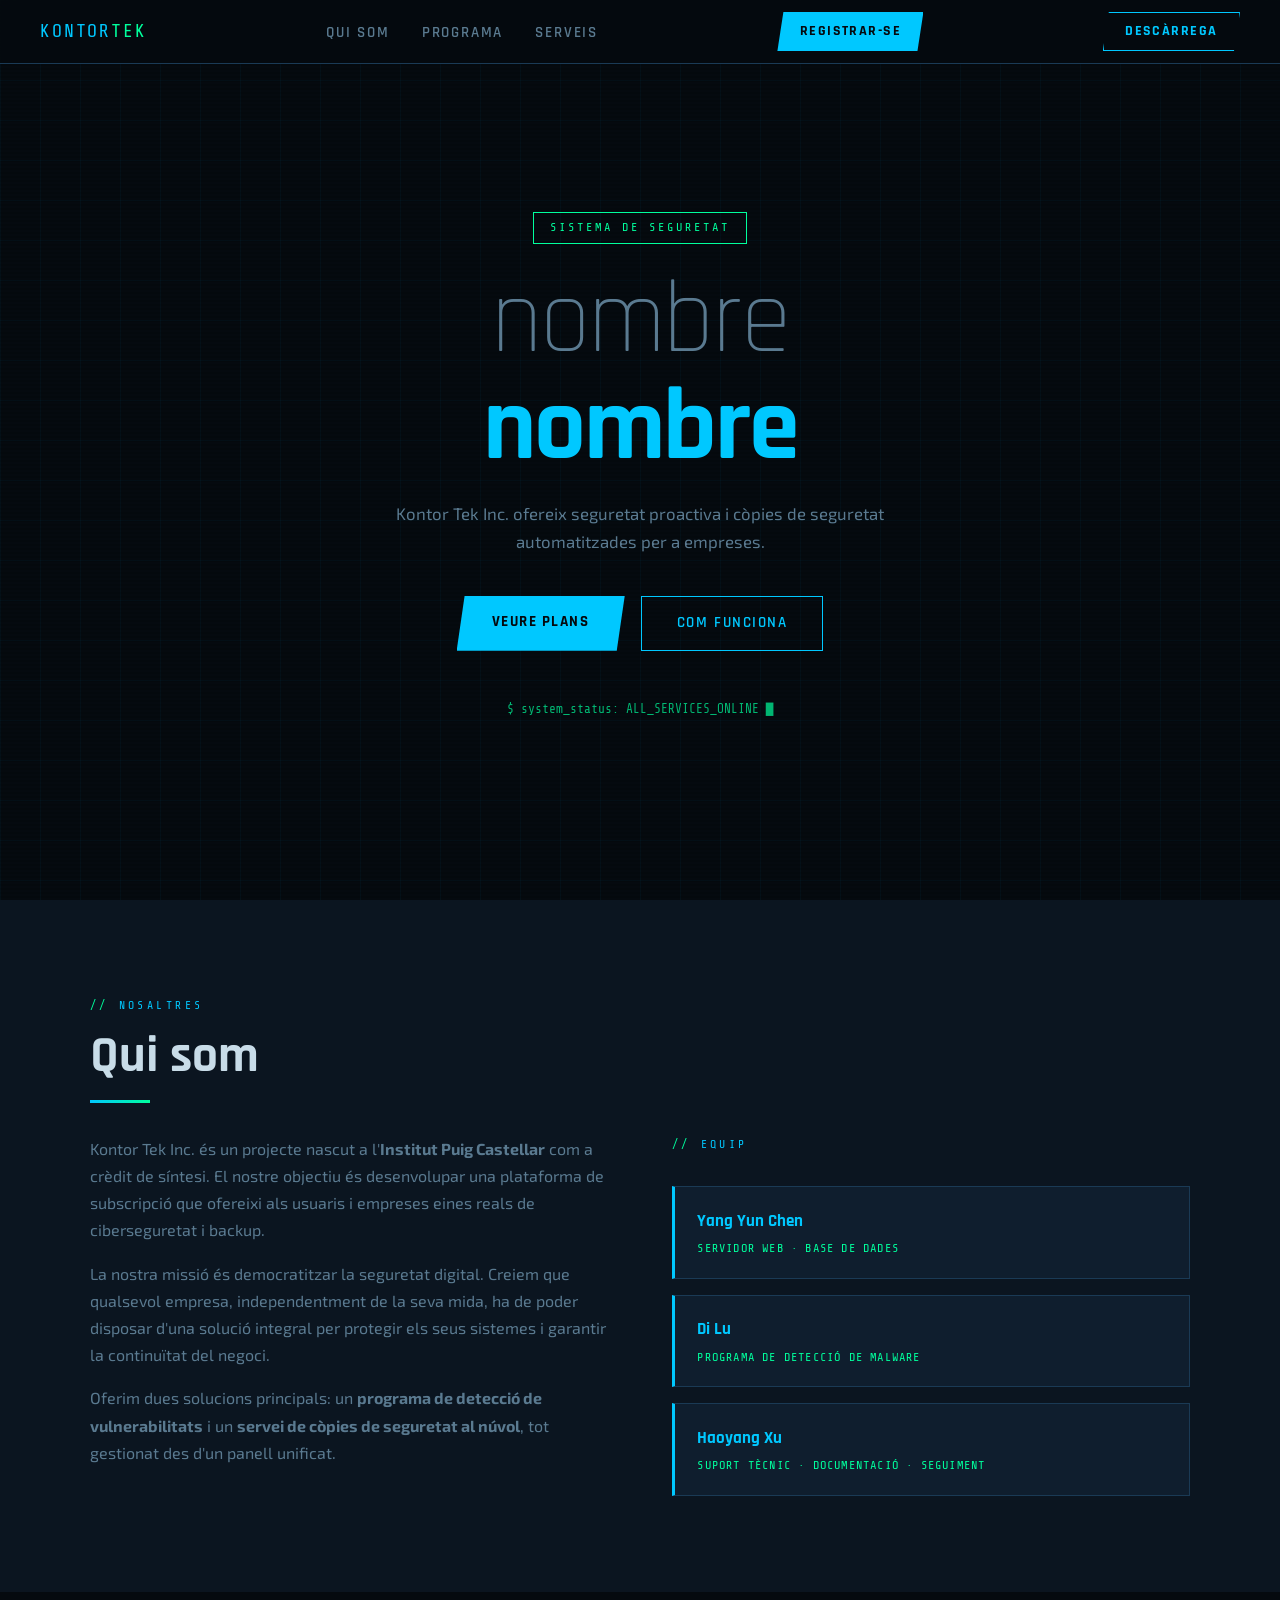
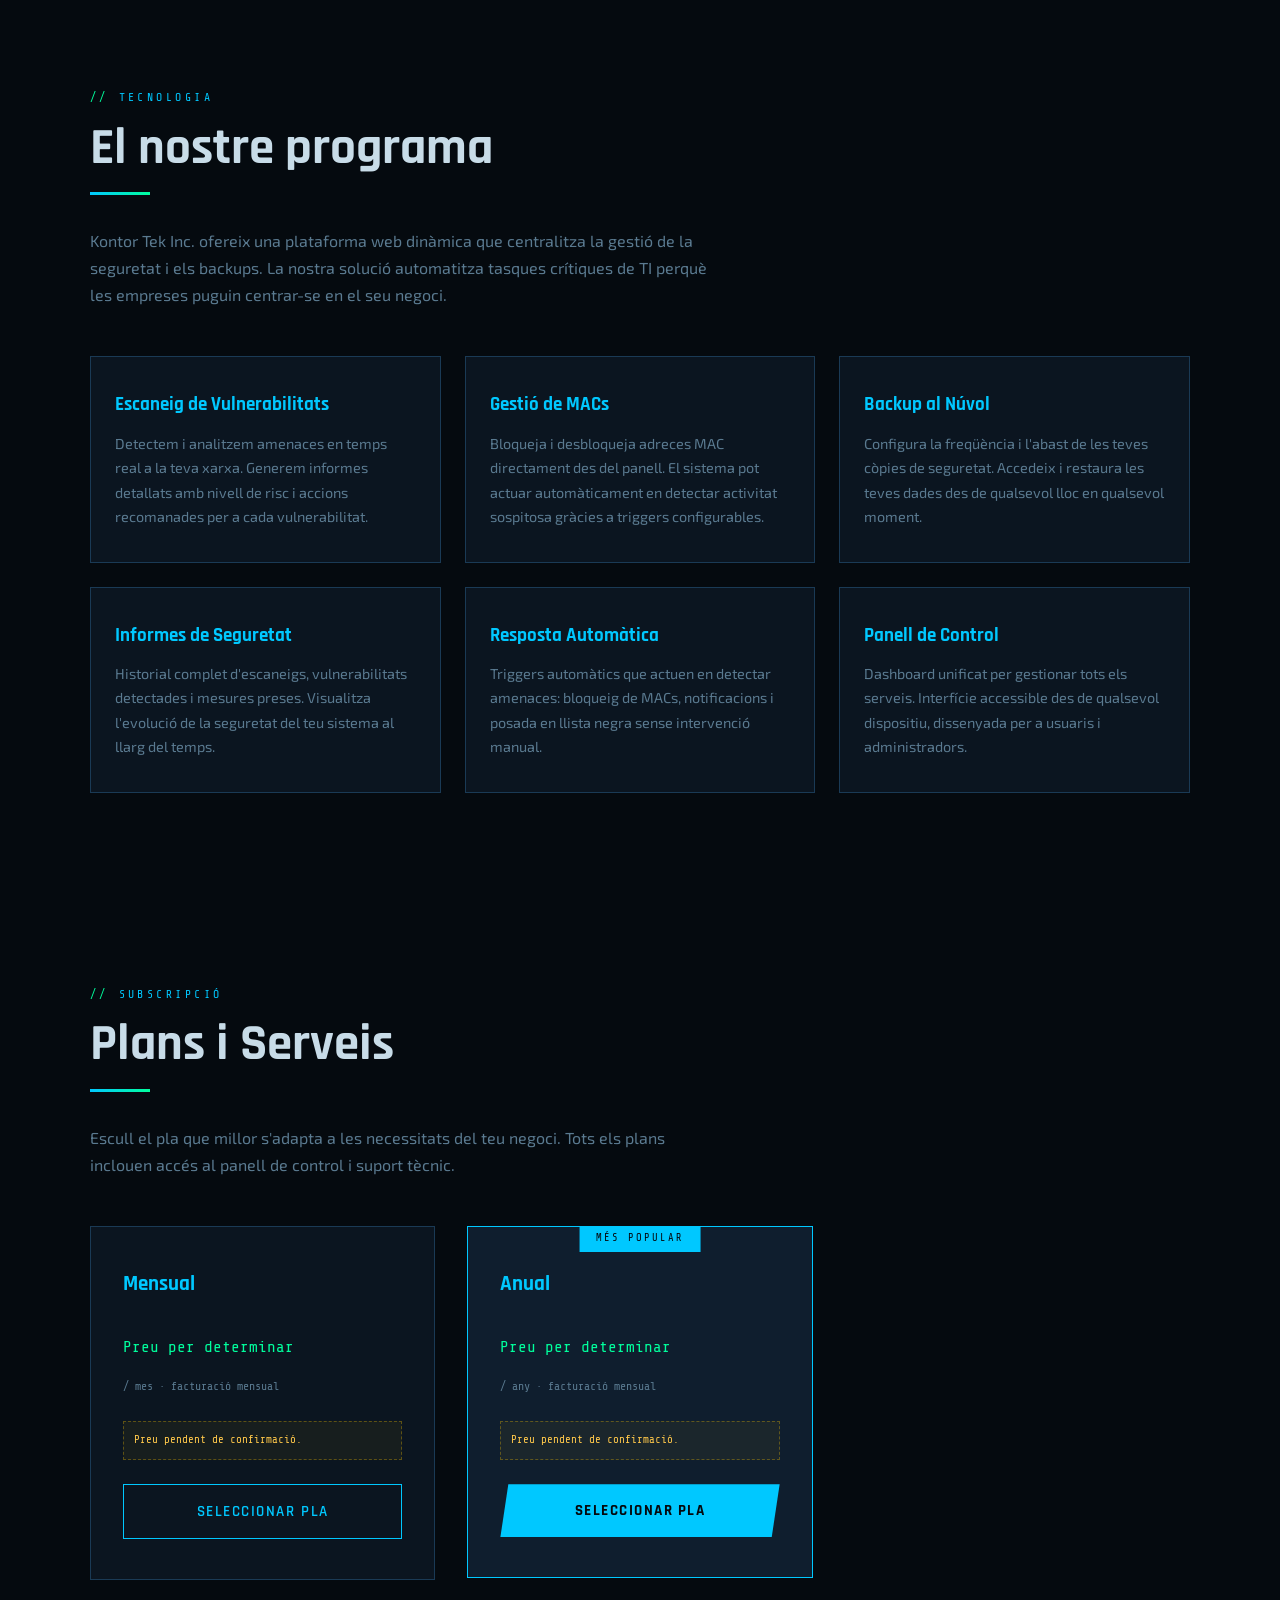
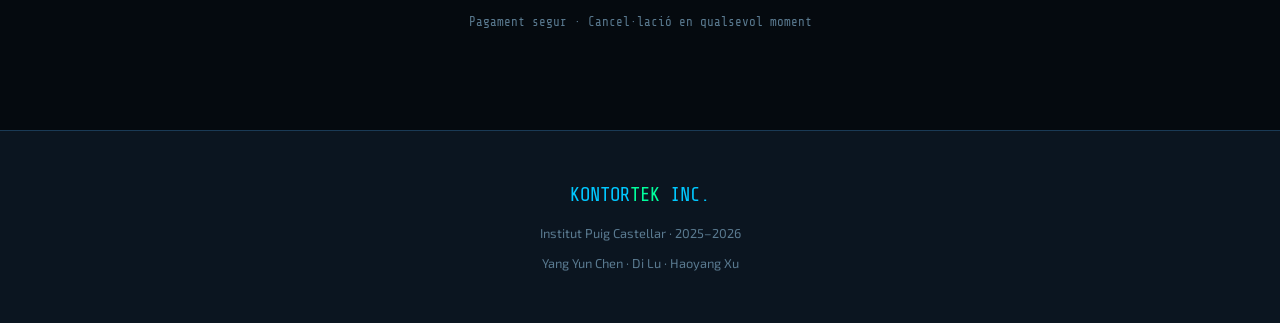
==== Pagina Web/index.html @ cc70fe74 "Add files via upload" ====
<!DOCTYPE html>
<html lang="ca">
<head>
  <meta charset="UTF-8" />
  <meta name="viewport" content="width=device-width, initial-scale=1.0"/>
  <title>Kontor Tek Inc. — Seguretat i Backup al Núvol</title>
  <link href="https://fonts.googleapis.com/css2?family=Share+Tech+Mono&family=Rajdhani:wght@300;400;600;700&family=Exo+2:wght@200;400;700&display=swap" rel="stylesheet"/>
  <link rel="stylesheet" href="index.css" />
</head>
<body>

  <nav>
    <a href="#inici" class="nav-logo">KONTOR<span>TEK</span></a>
    <ul class="nav-links">
      <li><a href="#qui-som">Qui som</a></li>
      <li><a href="#programa">Programa</a></li>
      <li><a href="#serveis">Serveis</a></li>
    </ul>
    <a href="login.html?tab=register" class="nav-cta">Registrar-se</a>
    <a href="#" class="nav-cta nav-dl" onclick="handleDownloadClick(event)">Descàrrega</a>
  </nav>

  <section id="inici">
    <span class="hero-badge">Sistema de seguretat</span>
    <h1 class="hero-title">
      <span class="line-dim">nombre</span><br>
      <span class="line-accent">nombre</span><br>
    </h1>
    <p class="hero-subtitle">
      Kontor Tek Inc. ofereix seguretat proactiva i còpies de seguretat automatitzades per a empreses.
    </p>
    <div class="hero-actions">
      <a href="#serveis" class="btn-primary">Veure plans</a>
      <a href="#programa" class="btn-outline">Com funciona</a>
    </div>
    <div class="terminal-line">$ system_status: ALL_SERVICES_ONLINE █</div>
  </section>

  <section id="qui-som">
    <div class="container">
      <div class="section-label">Nosaltres</div>
      <h2 class="section-title">Qui som</h2>
      <div class="section-divider"></div>

      <div class="about-grid">
        <div class="about-text">
          <p>
            Kontor Tek Inc. és un projecte nascut a l'<strong>Institut Puig Castellar</strong> com a crèdit de síntesi. El nostre objectiu és desenvolupar una plataforma de subscripció que ofereixi als usuaris i empreses eines reals de ciberseguretat i backup.
          </p>
          <p>
            
            La nostra missió és democratitzar la seguretat digital. Creiem que qualsevol empresa, independentment de la seva mida, ha de poder disposar d'una solució integral per protegir els seus sistemes i garantir la continuïtat del negoci.
          </p>
          <p>
            Oferim dues solucions principals: un <strong>programa de detecció de vulnerabilitats</strong> i un <strong>servei de còpies de seguretat al núvol</strong>, tot gestionat des d'un panell unificat.
          </p>
        </div>

        <div class="team-cards">
          <div class="section-label" style="margin-bottom:1rem">Equip</div>
          <div class="team-card">
            <div class="name">Yang Yun Chen</div>
            <div class="role">Servidor web · Base de dades</div>
          </div>
          <div class="team-card">
            <div class="name">Di Lu</div>
            <div class="role">Programa de detecció de malware</div>
          </div>
          <div class="team-card">
            <div class="name">Haoyang Xu</div>
            <div class="role">Suport tècnic · Documentació · Seguiment</div>
          </div>
        </div>
      </div>
    </div>
  </section>

  <section id="programa">
    <div class="container">
      <div class="section-label">Tecnologia</div>
      <h2 class="section-title">El nostre programa</h2>
      <div class="section-divider"></div>

      <p style="color:var(--text-dim); max-width:640px;">
        
        Kontor Tek Inc. ofereix una plataforma web dinàmica que centralitza la gestió de la seguretat i els backups. La nostra solució automatitza tasques crítiques de TI perquè les empreses puguin centrar-se en el seu negoci.
      </p>

      <div class="features-grid">
        <div class="feature-card">
          <h3>Escaneig de Vulnerabilitats</h3>
          <p>Detectem i analitzem amenaces en temps real a la teva xarxa. Generem informes detallats amb nivell de risc i accions recomanades per a cada vulnerabilitat.</p>
        </div>
        <div class="feature-card">
          <h3>Gestió de MACs</h3>
          <p>Bloqueja i desbloqueja adreces MAC directament des del panell. El sistema pot actuar automàticament en detectar activitat sospitosa gràcies a triggers configurables.</p>
        </div>
        <div class="feature-card">
          
          <h3>Backup al Núvol</h3>
          <p>Configura la freqüència i l'abast de les teves còpies de seguretat. Accedeix i restaura les teves dades des de qualsevol lloc en qualsevol moment.</p>
        </div>
        <div class="feature-card">
          
          <h3>Informes de Seguretat</h3>
          <p>Historial complet d'escaneigs, vulnerabilitats detectades i mesures preses. Visualitza l'evolució de la seguretat del teu sistema al llarg del temps.</p>
        </div>
        <div class="feature-card">
          
          <h3>Resposta Automàtica</h3>
          <p>Triggers automàtics que actuen en detectar amenaces: bloqueig de MACs, notificacions i posada en llista negra sense intervenció manual.</p>
        </div>
        <div class="feature-card">
          
          <h3>Panell de Control</h3>
          <p>Dashboard unificat per gestionar tots els serveis. Interfície accessible des de qualsevol dispositiu, dissenyada per a usuaris i administradors.</p>
        </div>
      </div>
    </div>
  </section>

  <section id="serveis">
    <div class="container">
      <div class="section-label">Subscripció</div>
      <h2 class="section-title">Plans i Serveis</h2>
      <div class="section-divider"></div>
      <p style="color:var(--text-dim); max-width:600px; margin-bottom:1rem;">
        Escull el pla que millor s'adapta a les necessitats del teu negoci. Tots els plans inclouen accés al panell de control i suport tècnic.
      </p>

      <div class="plans-grid">

        <div class="plan-card">
          <div class="plan-name">Mensual</div>
          <div class="plan-price-area">
            <div class="plan-tbd">Preu per determinar</div>
            <span style="font-family:var(--font-mono);font-size:0.72rem;color:var(--text-dim)">/ mes · facturació mensual</span>
          </div>
          <div class="plan-note">
            Preu pendent de confirmació.
          </div>
          <a href="login.html?tab=register" class="btn-outline" style="display:block;text-align:center;padding:0.85rem">Seleccionar pla</a>
        </div>

        <div class="plan-card featured">
          <div class="plan-name">Anual</div>
          <div class="plan-price-area">
            <div class="plan-tbd">Preu per determinar</div>
            <span style="font-family:var(--font-mono);font-size:0.72rem;color:var(--text-dim)">/ any · facturació mensual</span>
          </div>
          <div class="plan-note">
            Preu pendent de confirmació.
          </div>
          <a href="login.html?tab=register" class="btn-primary" style="display:block;text-align:center">Seleccionar pla</a>
        </div>

      </div>

      <p style="text-align:center; margin-top:2rem; font-family:var(--font-mono); font-size:0.78rem; color:var(--text-dim);">
       Pagament segur · Cancel·lació en qualsevol moment
      </p>
    </div>
  </section>

  <footer>
    <div class="footer-logo">KONTOR<span>TEK</span> INC.</div>
    <p>Institut Puig Castellar · 2025–2026</p>
    <p style="margin-top:0.5rem;">Yang Yun Chen · Di Lu · Haoyang Xu</p>
  </footer>

  <div id="toast"></div>

  <div id="dl-modal" onclick="closeModalOutside(event)" aria-modal="true" role="dialog">
    <div class="modal-box">
      <button class="modal-close" onclick="closeModal()" title="Tancar">✕</button>

      <div id="modal-no-auth" style="display:none">
        <span class="modal-icon"></span>
        <div class="modal-status-bar">
          <span class="status-dot"></span> SESSIÓ: NO INICIADA
        </div>
        <h3>Accés <span class="hl">restringit</span></h3>
        <p>Has d'iniciar sessió per poder descarregar el programari de Kontor Tek. Si no tens compte, pots crear-ne un gratuïtament.</p>
        <div class="modal-actions">
          <a href="login.html" class="modal-btn">Iniciar sessió</a>
          <a href="login.html?tab=register" class="modal-btn outline">Crear compte</a>
        </div>
      </div>

      <!-- ESTAT 2: Registrat sense pla actiu -->
      <div id="modal-no-plan" style="display:none">
        <span class="modal-icon"></span>
        <div class="modal-status-bar">
          <span class="status-dot warn"></span> PLA DE SUBSCRIPCIÓ: NO ACTIU
        </div>
        <h3>Necessites un <span class="hl-warn">pla actiu</span></h3>
        <p>El teu compte no té cap subscripció activa. Selecciona un pla per accedir a la descàrrega del programari.</p>
        <div class="modal-actions">
          <a href="#serveis" class="modal-btn warn" onclick="closeModal()">Veure plans</a>
          <button class="modal-btn outline" onclick="closeModal()">Cancel·lar</button>
        </div>
      </div>

      <!-- ESTAT 3: Registrat amb pla actiu -->
      <div id="modal-download" style="display:none">
        <span class="modal-icon"></span>
        <div class="modal-status-bar">
          <span class="status-dot ok"></span> SUBSCRIPCIÓ ACTIVA · <span id="modal-plan-name"></span>
        </div>
        <h3>Descarregar <span class="hl">KontorTek</span></h3>
        <p>Versió actual del programari de seguretat i backup. Compatible amb Windows, Linux i macOS.</p>
        <!--
          🔀 DESCÀRREGA: substitueix href="/api/download.php" pel fitxer o
          endpoint real que validi la sessió al servidor abans de servir el binari.
        -->
        <div class="modal-actions">
          <a href="/api/download.php" class="modal-btn">⬇ Descarregar ara</a>
          <button class="modal-btn outline" onclick="closeModal()">Tancar</button>
        </div>
      </div>

    </div>
  </div>

  <script src="index.js"></script>
</body>
</html>
---- Pagina Web/index.css ----
*, *::before, *::after { box-sizing: border-box; margin: 0; padding: 0; }

    :root {
      --bg:       #050a0f;
      --surface:  #0b1520;
      --surface2: #0f1e2e;
      --border:   #1a3a55;
      --accent:   #00c8ff;
      --accent2:  #00ff9d;
      --danger:   #ff4060;
      --text:     #c8dce8;
      --text-dim: #5a7a90;
      --font-mono: 'Share Tech Mono', monospace;
      --font-head: 'Rajdhani', sans-serif;
      --font-body: 'Exo 2', sans-serif;
    }

    html { scroll-behavior: smooth; }

    body {
      background: var(--bg);
      color: var(--text);
      font-family: var(--font-body);
      font-size: 16px;
      line-height: 1.7;
      overflow-x: hidden;
    }

    body::before {
      content: '';
      position: fixed;
      inset: 0;
      background-image:
        linear-gradient(rgba(0,200,255,0.04) 1px, transparent 1px),
        linear-gradient(90deg, rgba(0,200,255,0.04) 1px, transparent 1px);
      background-size: 40px 40px;
      pointer-events: none;
      z-index: 0;
    }

    body::after {
      content: '';
      position: fixed;
      inset: 0;
      background: repeating-linear-gradient(
        0deg,
        transparent,
        transparent 2px,
        rgba(0,0,0,0.08) 2px,
        rgba(0,0,0,0.08) 4px
      );
      pointer-events: none;
      z-index: 0;
    }

    section, nav, footer { position: relative; z-index: 1; }

    nav {
      position: fixed;
      top: 0; left: 0; right: 0;
      z-index: 1000;
      display: flex;
      align-items: center;
      justify-content: space-between;
      padding: 0 2.5rem;
      height: 64px;
      background: rgba(5,10,15,0.92);
      backdrop-filter: blur(12px);
      border-bottom: 1px solid var(--border);
    }

    .nav-logo {
      font-family: var(--font-mono);
      font-size: 1.15rem;
      color: var(--accent);
      letter-spacing: 0.1em;
      text-decoration: none;
    }
    .nav-logo span { color: var(--accent2); }

    .nav-links { display: flex; gap: 2rem; list-style: none; }
    .nav-links a {
      font-family: var(--font-head);
      font-size: 0.95rem;
      font-weight: 600;
      letter-spacing: 0.12em;
      text-transform: uppercase;
      color: var(--text-dim);
      text-decoration: none;
      transition: color 0.2s;
    }
    .nav-links a:hover { color: var(--accent); }

    .nav-cta {
      font-family: var(--font-head);
      font-size: 0.9rem;
      font-weight: 700;
      letter-spacing: 0.1em;
      text-transform: uppercase;
      color: var(--bg);
      background: var(--accent);
      padding: 0.45rem 1.4rem;
      border: none;
      cursor: pointer;
      clip-path: polygon(6px 0%, 100% 0%, calc(100% - 6px) 100%, 0% 100%);
      transition: background 0.2s;
      text-decoration: none;
    }
    .nav-cta:hover { background: var(--accent2); }

    #inici {
      min-height: 100vh;
      display: flex;
      flex-direction: column;
      align-items: center;
      justify-content: center;
      text-align: center;
      padding: 6rem 2rem 4rem;
      position: relative;
    }

    .hero-badge {
      font-family: var(--font-mono);
      font-size: 0.75rem;
      color: var(--accent2);
      letter-spacing: 0.25em;
      text-transform: uppercase;
      border: 1px solid var(--accent2);
      padding: 0.3rem 1rem;
      margin-bottom: 1.5rem;
      display: inline-block;
      animation: pulse-border 2.5s ease-in-out infinite;
    }

    @keyframes pulse-border {
      0%, 100% { box-shadow: 0 0 8px rgba(0,255,157,0.3); }
      50%       { box-shadow: 0 0 20px rgba(0,255,157,0.7); }
    }

    .hero-title {
      font-family: var(--font-head);
      font-size: clamp(3rem, 8vw, 6.5rem);
      font-weight: 700;
      line-height: 1.05;
      letter-spacing: -0.02em;
      margin-bottom: 1rem;
    }
    .hero-title .line-accent { color: var(--accent); }
    .hero-title .line-dim    { color: var(--text-dim); font-weight: 300; }

    .hero-subtitle {
      max-width: 560px;
      font-size: 1.05rem;
      color: var(--text-dim);
      margin: 0 auto 2.5rem;
    }

    .hero-actions { display: flex; gap: 1rem; justify-content: center; flex-wrap: wrap; }

    .btn-primary {
      font-family: var(--font-head);
      font-weight: 700;
      font-size: 0.95rem;
      letter-spacing: 0.1em;
      text-transform: uppercase;
      color: var(--bg);
      background: var(--accent);
      padding: 0.85rem 2.2rem;
      border: none;
      cursor: pointer;
      clip-path: polygon(8px 0%, 100% 0%, calc(100% - 8px) 100%, 0% 100%);
      transition: background 0.2s, transform 0.15s;
      text-decoration: none;
    }
    .btn-primary:hover { background: var(--accent2); transform: translateY(-2px); }

    .btn-outline {
      font-family: var(--font-head);
      font-weight: 600;
      font-size: 0.95rem;
      letter-spacing: 0.1em;
      text-transform: uppercase;
      color: var(--accent);
      background: transparent;
      padding: 0.85rem 2.2rem;
      border: 1px solid var(--accent);
      cursor: pointer;
      transition: background 0.2s, color 0.2s;
      text-decoration: none;
    }
    .btn-outline:hover { background: rgba(0,200,255,0.1); }

    .terminal-line {
      font-family: var(--font-mono);
      font-size: 0.8rem;
      color: var(--accent2);
      margin-top: 3rem;
      opacity: 0.7;
      animation: blink-cursor 1s step-end infinite;
    }
    @keyframes blink-cursor {
      50% { opacity: 0.3; }
    }

    section { padding: 6rem 2rem; }

    .section-label {
      font-family: var(--font-mono);
      font-size: 0.72rem;
      letter-spacing: 0.3em;
      text-transform: uppercase;
      color: var(--accent);
      margin-bottom: 0.75rem;
      display: flex;
      align-items: center;
      gap: 0.6rem;
    }
    .section-label::before {
      content: '//';
      color: var(--accent2);
    }

    .section-title {
      font-family: var(--font-head);
      font-size: clamp(2rem, 4vw, 3.2rem);
      font-weight: 700;
      line-height: 1.1;
      margin-bottom: 1rem;
    }

    .section-divider {
      width: 60px;
      height: 3px;
      background: linear-gradient(90deg, var(--accent), var(--accent2));
      margin-bottom: 2rem;
    }

    .container { max-width: 1100px; margin: 0 auto; }

    #qui-som { background: var(--surface); }

    .about-grid {
      display: grid;
      grid-template-columns: 1fr 1fr;
      gap: 4rem;
      align-items: start;
    }

    .about-text p { color: var(--text-dim); margin-bottom: 1rem; }

    .team-cards { display: flex; flex-direction: column; gap: 1rem; }

    .team-card {
      background: var(--surface2);
      border: 1px solid var(--border);
      border-left: 3px solid var(--accent);
      padding: 1.2rem 1.4rem;
      transition: border-color 0.2s, transform 0.2s;
    }
    .team-card:hover { border-left-color: var(--accent2); transform: translateX(4px); }

    .team-card .name {
      font-family: var(--font-head);
      font-weight: 700;
      font-size: 1.05rem;
      color: var(--accent);
      margin-bottom: 0.2rem;
    }
    .team-card .role {
      font-family: var(--font-mono);
      font-size: 0.75rem;
      color: var(--accent2);
      letter-spacing: 0.1em;
      text-transform: uppercase;
    }

    .stat-grid { display: grid; grid-template-columns: 1fr 1fr; gap: 1rem; margin-top: 2rem; }
    .stat-box {
      background: var(--surface2);
      border: 1px solid var(--border);
      padding: 1.2rem;
      text-align: center;
    }
    .stat-num {
      font-family: var(--font-mono);
      font-size: 2rem;
      color: var(--accent);
      display: block;
    }
    .stat-desc { font-size: 0.78rem; color: var(--text-dim); text-transform: uppercase; letter-spacing: 0.1em; }

    #programa { }

    .features-grid { display: grid; grid-template-columns: repeat(3, 1fr); gap: 1.5rem; margin-top: 3rem; }

    .feature-card {
      background: var(--surface);
      border: 1px solid var(--border);
      padding: 2rem 1.5rem;
      position: relative;
      overflow: hidden;
      transition: border-color 0.3s, transform 0.2s;
    }
    .feature-card::before {
      content: '';
      position: absolute;
      top: 0; left: 0; right: 0;
      height: 2px;
      background: linear-gradient(90deg, transparent, var(--accent), transparent);
      transform: scaleX(0);
      transition: transform 0.3s;
    }
    .feature-card:hover { border-color: var(--accent); transform: translateY(-4px); }
    .feature-card:hover::before { transform: scaleX(1); }

    .feature-icon {
      font-size: 2rem;
      margin-bottom: 1rem;
      display: block;
    }
    .feature-card h3 {
      font-family: var(--font-head);
      font-size: 1.2rem;
      font-weight: 700;
      color: var(--accent);
      margin-bottom: 0.6rem;
    }
    .feature-card p { font-size: 0.9rem; color: var(--text-dim); }

    #auth {
      background: var(--surface);
      border-top: 1px solid var(--border);
      border-bottom: 1px solid var(--border);
    }

    .auth-wrapper {
      display: grid;
      grid-template-columns: 1fr 1fr;
      gap: 3rem;
      margin-top: 3rem;
    }

    .auth-panel {
      background: var(--surface2);
      border: 1px solid var(--border);
      padding: 2.5rem;
      position: relative;
    }
    .auth-panel::after {
      content: attr(data-label);
      position: absolute;
      top: -0.6rem;
      left: 1.5rem;
      background: var(--surface2);
      font-family: var(--font-mono);
      font-size: 0.7rem;
      color: var(--accent);
      letter-spacing: 0.2em;
      padding: 0 0.5rem;
    }

    .auth-panel h3 {
      font-family: var(--font-head);
      font-size: 1.5rem;
      font-weight: 700;
      margin-bottom: 1.5rem;
    }

    .form-group { margin-bottom: 1.2rem; }
    .form-group label {
      display: block;
      font-family: var(--font-mono);
      font-size: 0.72rem;
      color: var(--accent2);
      letter-spacing: 0.2em;
      text-transform: uppercase;
      margin-bottom: 0.4rem;
    }
    .form-group input, .form-group select {
      width: 100%;
      background: var(--bg);
      border: 1px solid var(--border);
      color: var(--text);
      font-family: var(--font-mono);
      font-size: 0.9rem;
      padding: 0.75rem 1rem;
      outline: none;
      transition: border-color 0.2s;
    }
    .form-group input:focus, .form-group select:focus {
      border-color: var(--accent);
      box-shadow: 0 0 0 2px rgba(0,200,255,0.1);
    }
    .form-group input::placeholder { color: var(--text-dim); }

    .form-row { display: grid; grid-template-columns: 1fr 1fr; gap: 1rem; }

    .btn-form {
      width: 100%;
      font-family: var(--font-head);
      font-weight: 700;
      font-size: 1rem;
      letter-spacing: 0.1em;
      text-transform: uppercase;
      color: var(--bg);
      background: var(--accent);
      padding: 0.9rem;
      border: none;
      cursor: pointer;
      clip-path: polygon(8px 0%, 100% 0%, calc(100% - 8px) 100%, 0% 100%);
      margin-top: 0.5rem;
      transition: background 0.2s;
    }
    .btn-form:hover { background: var(--accent2); }
    .btn-form.secondary {
      background: transparent;
      color: var(--accent);
      border: 1px solid var(--accent);
      clip-path: none;
    }
    .btn-form.secondary:hover { background: rgba(0,200,255,0.1); }

    .form-msg {
      display: none;
      margin-top: 1rem;
      padding: 0.75rem 1rem;
      font-family: var(--font-mono);
      font-size: 0.8rem;
      border-left: 3px solid;
    }
    .form-msg.success { color: var(--accent2); border-color: var(--accent2); background: rgba(0,255,157,0.05); }
    .form-msg.error   { color: var(--danger);  border-color: var(--danger);  background: rgba(255,64,96,0.05); }

    .db-note {
      margin-top: 1rem;
      padding: 0.8rem 1rem;
      background: rgba(255,200,0,0.05);
      border: 1px dashed rgba(255,200,0,0.4);
      font-family: var(--font-mono);
      font-size: 0.72rem;
      color: #ffc84a;
      line-height: 1.6;
    }
    .db-note strong { color: #ffd700; }

    #serveis {}

    .plans-grid {
      display: grid;
      grid-template-columns: repeat(3, 1fr);
      gap: 2rem;
      margin-top: 3rem;
      align-items: start;
    }

    .plan-card {
      background: var(--surface);
      border: 1px solid var(--border);
      padding: 2.5rem 2rem;
      position: relative;
      transition: transform 0.25s, border-color 0.25s;
    }
    .plan-card:hover { transform: translateY(-6px); border-color: var(--accent); }

    .plan-card.featured {
      border-color: var(--accent);
      background: var(--surface2);
    }
    .plan-card.featured::before {
      content: 'MÉS POPULAR';
      position: absolute;
      top: -1px; left: 50%; transform: translateX(-50%);
      background: var(--accent);
      color: var(--bg);
      font-family: var(--font-mono);
      font-size: 0.65rem;
      letter-spacing: 0.2em;
      padding: 0.25rem 1rem;
    }

    .plan-name {
      font-family: var(--font-head);
      font-size: 1.3rem;
      font-weight: 700;
      color: var(--accent);
      margin-bottom: 0.5rem;
    }
    .plan-price-area { margin: 1.5rem 0; }
    .plan-price {
      font-family: var(--font-mono);
      font-size: 2.8rem;
      color: var(--text);
      line-height: 1;
    }
    .plan-price .currency { font-size: 1.2rem; vertical-align: top; margin-top: 0.4rem; display: inline-block; color: var(--text-dim); }
    .plan-price .period  { font-size: 0.85rem; color: var(--text-dim); }
    .plan-tbd {
      font-family: var(--font-mono);
      font-size: 1rem;
      color: var(--accent2);
      padding: 0.5rem 0;
    }
    .plan-desc { font-size: 0.88rem; color: var(--text-dim); margin-bottom: 1.5rem; }

    .plan-features { list-style: none; margin-bottom: 2rem; }
    .plan-features li {
      font-size: 0.88rem;
      color: var(--text-dim);
      padding: 0.4rem 0;
      border-bottom: 1px solid rgba(26,58,85,0.5);
      display: flex;
      gap: 0.6rem;
    }
    .plan-features li::before { content: '▸'; color: var(--accent2); }
    .plan-features li.disabled { opacity: 0.35; }
    .plan-features li.disabled::before { content: '×'; color: var(--danger); }

    .plan-note {
      font-family: var(--font-mono);
      font-size: 0.68rem;
      color: #ffc84a;
      background: rgba(255,200,0,0.05);
      border: 1px dashed rgba(255,200,0,0.3);
      padding: 0.6rem;
      margin-bottom: 1.5rem;
    }

    footer {
      background: var(--surface);
      border-top: 1px solid var(--border);
      padding: 3rem 2rem;
      text-align: center;
    }
    .footer-logo {
      font-family: var(--font-mono);
      font-size: 1.2rem;
      color: var(--accent);
      margin-bottom: 0.75rem;
    }
    .footer-logo span { color: var(--accent2); }
    footer p { font-size: 0.8rem; color: var(--text-dim); }

    #toast {
      position: fixed;
      bottom: 2rem; right: 2rem;
      z-index: 9999;
      background: var(--surface2);
      border: 1px solid var(--accent2);
      border-left: 4px solid var(--accent2);
      padding: 1rem 1.5rem;
      font-family: var(--font-mono);
      font-size: 0.82rem;
      color: var(--accent2);
      transform: translateY(6rem);
      opacity: 0;
      transition: all 0.3s ease;
      max-width: 320px;
    }
    #toast.show { transform: translateY(0); opacity: 1; }
    #toast.error { border-color: var(--danger); color: var(--danger); }

    @media (max-width: 900px) {
      .about-grid, .auth-wrapper, .plans-grid { grid-template-columns: 1fr; }
      .features-grid { grid-template-columns: 1fr 1fr; }
      .form-row { grid-template-columns: 1fr; }
    }
    @media (max-width: 600px) {
      .features-grid { grid-template-columns: 1fr; }
      .nav-links { display: none; }
    }

/* ===== NAV DOWNLOAD BUTTON ===== */
/* Mismo clip-path que .nav-cta pero con fondo transparente y borde cian */
.nav-dl {
  background: transparent !important;
  color: var(--accent) !important;
  border: 1.5px solid var(--accent);
  /* Clip-path outline: usamos un truco con box-shadow para el borde angular */
  clip-path: polygon(6px 0%, 100% 0%, calc(100% - 6px) 100%, 0% 100%);
  /* El clip-path corta el borde, así que usamos outline en su lugar */
  outline: 1.5px solid var(--accent);
  outline-offset: -1.5px;
  border: none;
  transition: background 0.2s, color 0.2s !important;
}
.nav-dl:hover {
  background: var(--accent) !important;
  color: var(--bg) !important;
}

/* ===== DOWNLOAD MODAL ===== */
#dl-modal {
  display: none;
  position: fixed; inset: 0; z-index: 2000;
  background: rgba(5,10,15,0.88);
  backdrop-filter: blur(6px);
  align-items: center; justify-content: center;
}
#dl-modal.open { display: flex; }

.modal-box {
  background: var(--surface2);
  border: 1px solid var(--border);
  max-width: 460px; width: 90%;
  padding: 2.5rem;
  position: relative;
  animation: modal-in 0.22s ease;
}
@keyframes modal-in {
  from { opacity: 0; transform: translateY(18px) scale(0.97); }
  to   { opacity: 1; transform: translateY(0)    scale(1); }
}
.modal-close {
  position: absolute; top: 1rem; right: 1.2rem;
  background: none; border: none; cursor: pointer;
  font-family: var(--font-mono); font-size: 1.1rem;
  color: var(--text-dim); line-height: 1;
  transition: color 0.2s;
}
.modal-close:hover { color: var(--danger); }
.modal-icon { font-size: 2.4rem; margin-bottom: 0.8rem; display: block; }
.modal-box h3 {
  font-family: var(--font-head); font-size: 1.55rem; font-weight: 700;
  margin-bottom: 0.5rem; line-height: 1.1;
}
.modal-box h3 .hl      { color: var(--accent); }
.modal-box h3 .hl-warn { color: #ffc84a; }
.modal-box p { color: var(--text-dim); font-size: 0.88rem; margin-bottom: 1.4rem; }
.modal-actions { display: flex; gap: 0.8rem; flex-wrap: wrap; }
.modal-btn {
  flex: 1; min-width: 120px; text-align: center; display: block;
  font-family: var(--font-head); font-weight: 700; font-size: 0.88rem;
  letter-spacing: 0.1em; text-transform: uppercase;
  color: var(--bg); background: var(--accent);
  padding: 0.8rem 1rem; border: none; cursor: pointer;
  text-decoration: none;
  clip-path: polygon(6px 0%, 100% 0%, calc(100% - 6px) 100%, 0% 100%);
  transition: background 0.2s;
}
.modal-btn:hover { background: var(--accent2); }
.modal-btn.outline {
  background: transparent; color: var(--accent);
  outline: 1.5px solid var(--accent); outline-offset: -1.5px;
  clip-path: polygon(6px 0%, 100% 0%, calc(100% - 6px) 100%, 0% 100%);
}
.modal-btn.outline:hover { background: rgba(0,200,255,0.12); }
.modal-btn.warn {
  background: #ffc84a; color: var(--bg);
  clip-path: polygon(6px 0%, 100% 0%, calc(100% - 6px) 100%, 0% 100%);
}
.modal-btn.warn:hover { background: #ffd700; }
.modal-status-bar {
  font-family: var(--font-mono); font-size: 0.68rem;
  color: var(--text-dim); margin-bottom: 1rem;
  padding: 0.45rem 0.8rem;
  background: rgba(0,0,0,0.3); border-left: 2px solid var(--border);
}
.status-dot {
  display: inline-block; width: 7px; height: 7px; border-radius: 50%;
  margin-right: 0.5rem; vertical-align: middle;
  background: var(--danger); box-shadow: 0 0 6px var(--danger);
}
.status-dot.ok   { background: var(--accent2); box-shadow: 0 0 6px var(--accent2); }
.status-dot.warn { background: #ffc84a;        box-shadow: 0 0 6px #ffc84a; }
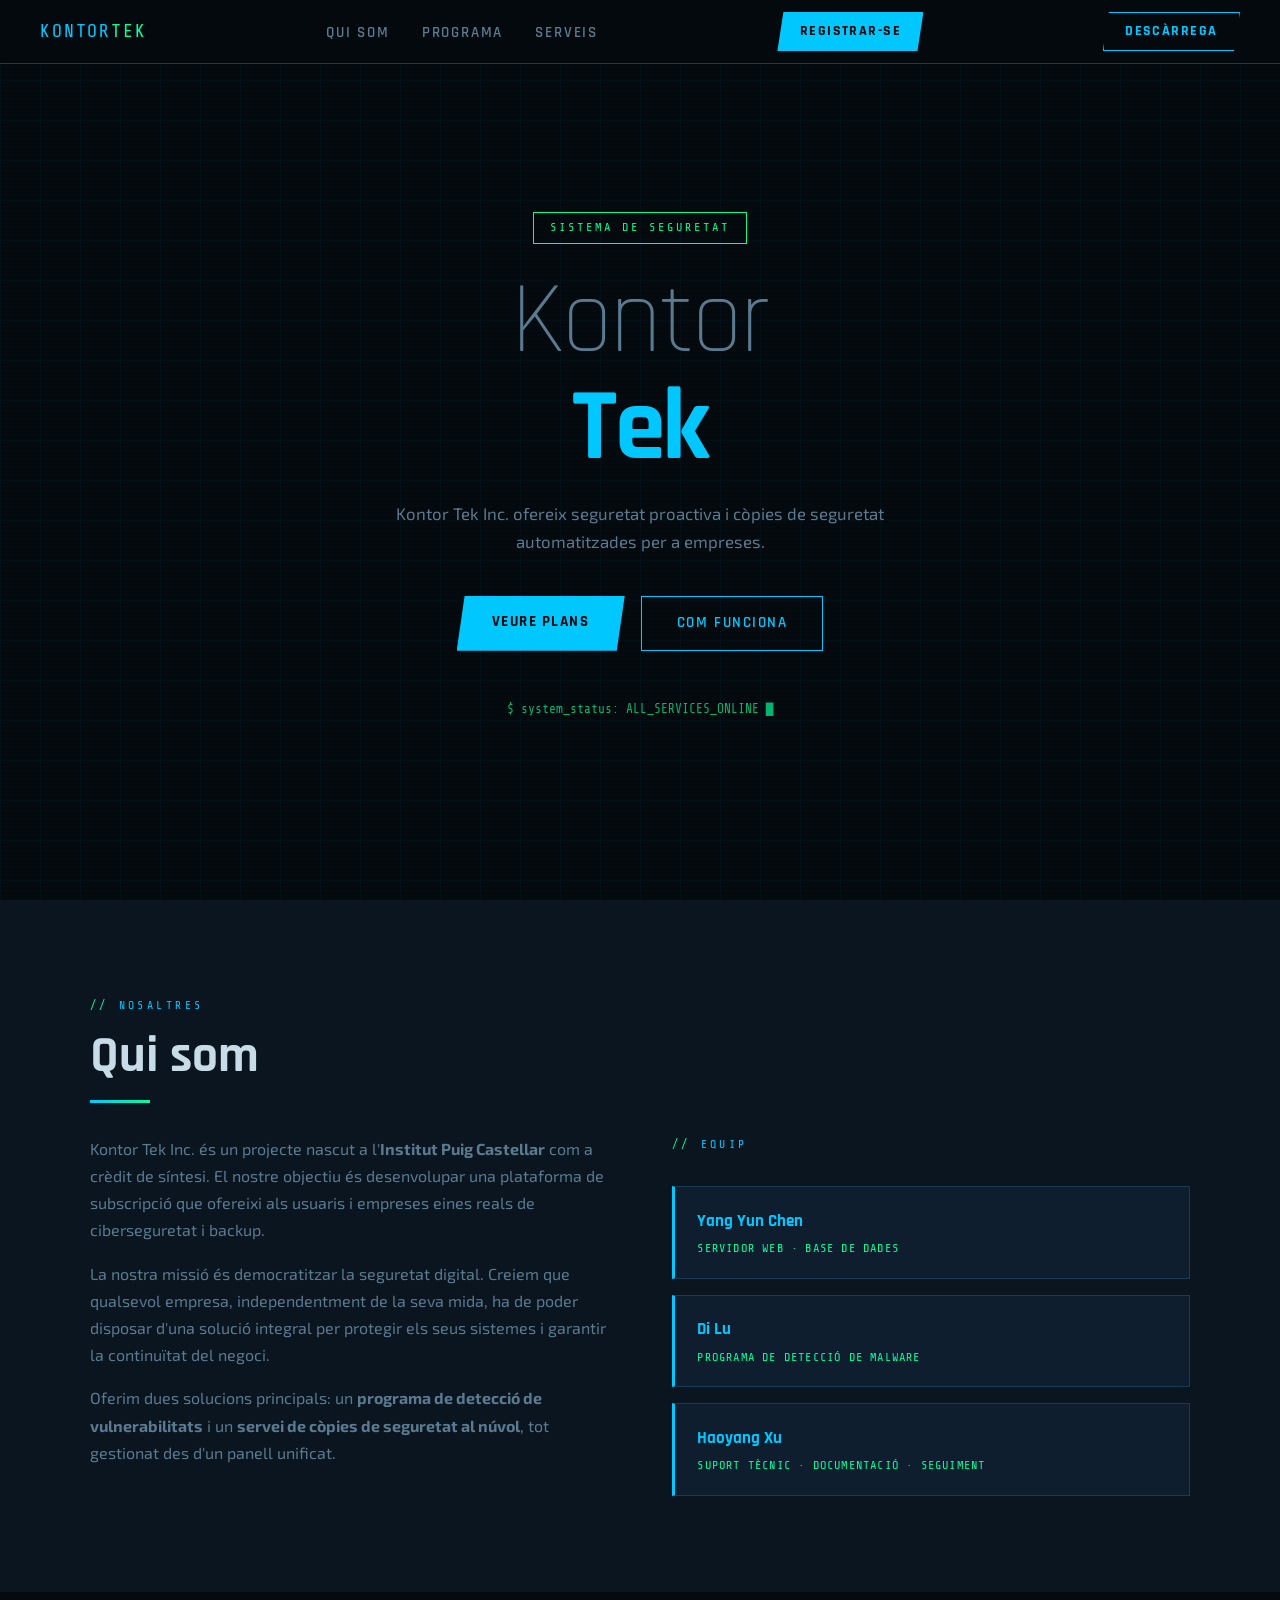
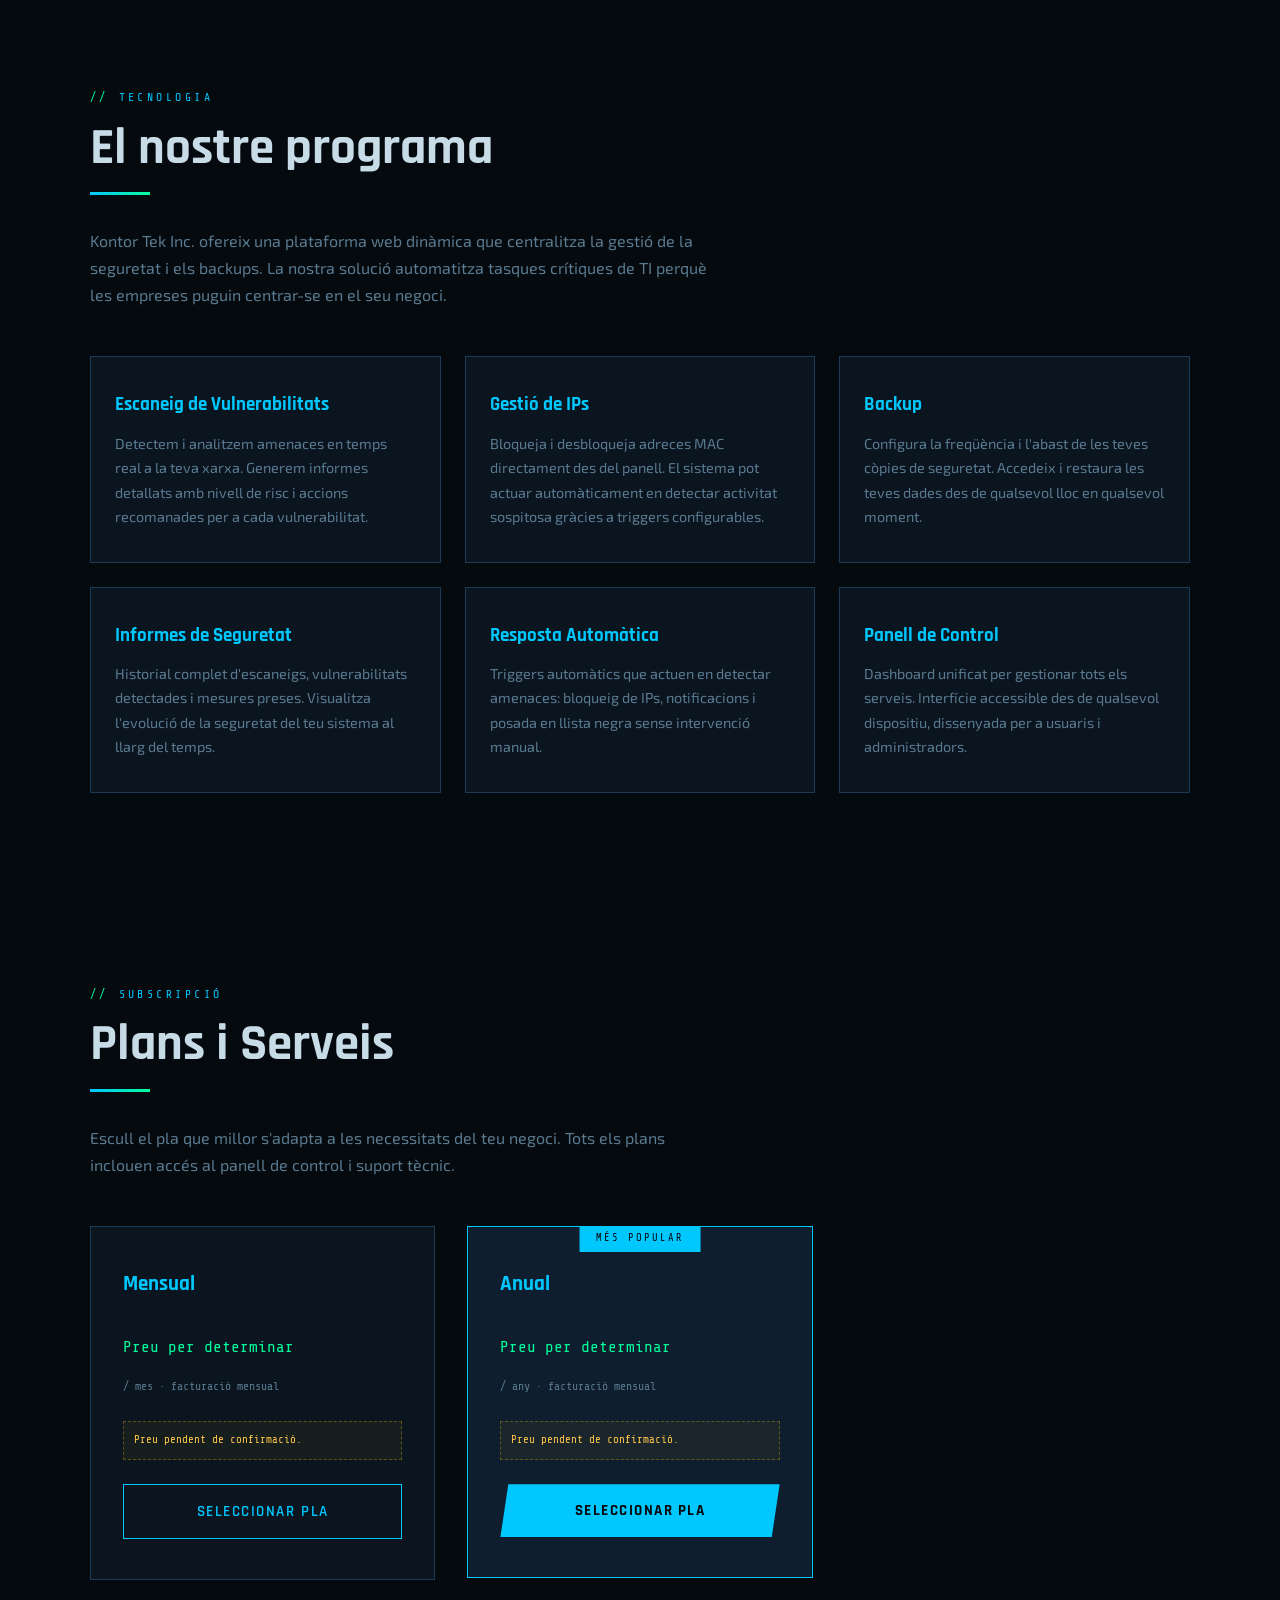
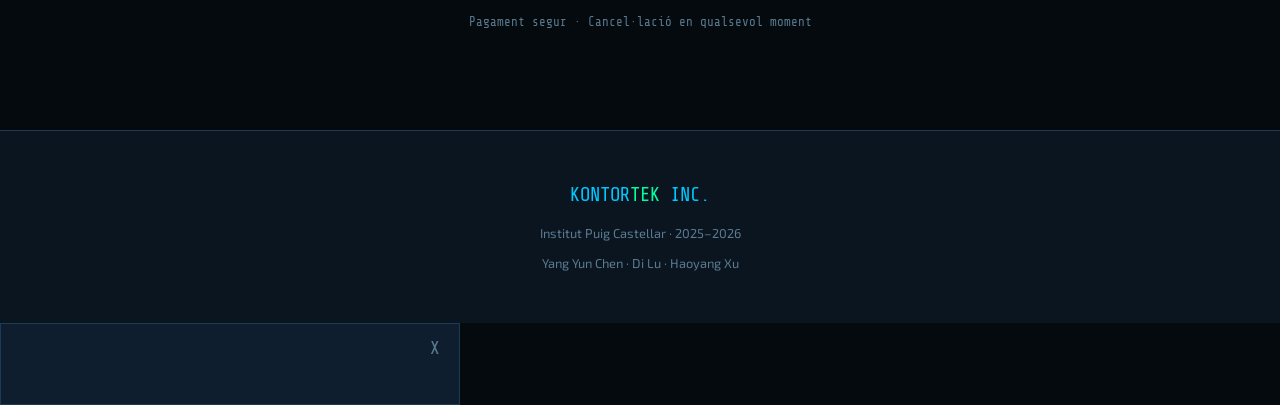
==== commit 16b1802f: "Update index.html" ====
--- a/Pagina Web/index.html
+++ b/Pagina Web/index.html
@@ -17,14 +17,14 @@
       <li><a href="#serveis">Serveis</a></li>
     </ul>
     <a href="login.html?tab=register" class="nav-cta">Registrar-se</a>
-    <a href="#" class="nav-cta nav-dl" onclick="handleDownloadClick(event)">Descàrrega</a>
+    <a href="/api/download.php" class="nav-cta nav-dl" onclick="handleDownloadClick(event)">Descàrrega</a>
   </nav>
 
   <section id="inici">
     <span class="hero-badge">Sistema de seguretat</span>
     <h1 class="hero-title">
-      <span class="line-dim">nombre</span><br>
-      <span class="line-accent">nombre</span><br>
+      <span class="line-dim">Kontor</span><br>
+      <span class="line-accent">Tek</span><br>
     </h1>
     <p class="hero-subtitle">
       Kontor Tek Inc. ofereix seguretat proactiva i còpies de seguretat automatitzades per a empreses.
@@ -92,12 +92,12 @@
           <p>Detectem i analitzem amenaces en temps real a la teva xarxa. Generem informes detallats amb nivell de risc i accions recomanades per a cada vulnerabilitat.</p>
         </div>
         <div class="feature-card">
-          <h3>Gestió de MACs</h3>
+          <h3>Gestió de IPs</h3>
           <p>Bloqueja i desbloqueja adreces MAC directament des del panell. El sistema pot actuar automàticament en detectar activitat sospitosa gràcies a triggers configurables.</p>
         </div>
         <div class="feature-card">
           
-          <h3>Backup al Núvol</h3>
+          <h3>Backup</h3>
           <p>Configura la freqüència i l'abast de les teves còpies de seguretat. Accedeix i restaura les teves dades des de qualsevol lloc en qualsevol moment.</p>
         </div>
         <div class="feature-card">
@@ -108,7 +108,7 @@
         <div class="feature-card">
           
           <h3>Resposta Automàtica</h3>
-          <p>Triggers automàtics que actuen en detectar amenaces: bloqueig de MACs, notificacions i posada en llista negra sense intervenció manual.</p>
+          <p>Triggers automàtics que actuen en detectar amenaces: bloqueig de IPs, notificacions i posada en llista negra sense intervenció manual.</p>
         </div>
         <div class="feature-card">
           
@@ -139,7 +139,7 @@
           <div class="plan-note">
             Preu pendent de confirmació.
           </div>
-          <a href="login.html?tab=register" class="btn-outline" style="display:block;text-align:center;padding:0.85rem">Seleccionar pla</a>
+          <a href="#" onclick="handlePlanClick(event,'Mensual')" class="btn-outline" style="display:block;text-align:center;padding:0.85rem">Seleccionar pla</a>
         </div>
 
         <div class="plan-card featured">
@@ -151,7 +151,7 @@
           <div class="plan-note">
             Preu pendent de confirmació.
           </div>
-          <a href="login.html?tab=register" class="btn-primary" style="display:block;text-align:center">Seleccionar pla</a>
+          <a href="#" onclick="handlePlanClick(event,'Anual')" class="btn-primary" style="display:block;text-align:center">Seleccionar pla</a>
         </div>
 
       </div>
@@ -187,7 +187,6 @@
         </div>
       </div>
 
-      <!-- ESTAT 2: Registrat sense pla actiu -->
       <div id="modal-no-plan" style="display:none">
         <span class="modal-icon"></span>
         <div class="modal-status-bar">
@@ -201,7 +200,6 @@
         </div>
       </div>
 
-      <!-- ESTAT 3: Registrat amb pla actiu -->
       <div id="modal-download" style="display:none">
         <span class="modal-icon"></span>
         <div class="modal-status-bar">
@@ -209,10 +207,7 @@
         </div>
         <h3>Descarregar <span class="hl">KontorTek</span></h3>
         <p>Versió actual del programari de seguretat i backup. Compatible amb Windows, Linux i macOS.</p>
-        <!--
-          🔀 DESCÀRREGA: substitueix href="/api/download.php" pel fitxer o
-          endpoint real que validi la sessió al servidor abans de servir el binari.
-        -->
+
         <div class="modal-actions">
           <a href="/api/download.php" class="modal-btn">⬇ Descarregar ara</a>
           <button class="modal-btn outline" onclick="closeModal()">Tancar</button>
@@ -222,6 +217,134 @@
     </div>
   </div>
 
+  <div id="plan-modal" onclick="closePlanModalOutside(event)" aria-modal="true" role="dialog">
+    <div class="modal-box">
+      <button class="modal-close" onclick="closePlanModal()" title="Tancar">X</button>
+
+      <div id="plan-no-auth" style="display:none">
+        <span class="modal-icon"></span>
+        <div class="modal-status-bar"><span class="status-dot"></span> SESSIÓ: NO INICIADA</div>
+        <h3>Accés <span class="hl">restringit</span></h3>
+        <p>Has d'iniciar sessió per seleccionar un pla.</p>
+        <div class="modal-actions">
+          <a href="login.html" class="modal-btn">Iniciar sessió</a>
+          <a href="login.html?tab=register" class="modal-btn outline">Crear compte</a>
+        </div>
+      </div>
+
+      <div id="plan-confirm" style="display:none">
+        <span class="modal-icon"></span>
+        <div class="modal-status-bar"><span class="status-dot ok"></span> SESSIÓ ACTIVA</div>
+        <h3>Confirmar pla <span class="hl" id="plan-confirm-name"></span></h3>
+        <p id="plan-confirm-desc"></p>
+        <div class="modal-actions">
+          <button class="modal-btn" onclick="confirmPlan()">Confirmar pla</button>
+          <button class="modal-btn outline" onclick="closePlanModal()">Cancel·lar</button>
+        </div>
+      </div>
+
+      <div id="plan-already" style="display:none">
+        <span class="modal-icon"></span>
+        <div class="modal-status-bar"><span class="status-dot ok"></span> SUBSCRIPCIÓ ACTIVA</div>
+        <h3>Ja tens un <span class="hl">pla actiu</span></h3>
+        <p>El teu compte ja té una subscripció activa.</p>
+        <div class="modal-actions">
+          <button class="modal-btn outline" onclick="closePlanModal()">Tancar</button>
+        </div>
+      </div>
+
+      <div id="plan-success" style="display:none">
+        <span class="modal-icon"></span>
+        <div class="modal-status-bar"><span class="status-dot ok"></span> PLA ACTIVAT</div>
+        <h3>Pla <span class="hl" id="plan-success-name"></span> activat!</h3>
+        <p>La teva subscripció s'ha activat correctament.</p>
+        <div class="modal-actions">
+          <button class="modal-btn" onclick="closePlanModal()">Continuar</button>
+        </div>
+      </div>
+
+    </div>
+  </div>
+
   <script src="index.js"></script>
+  <script>
+  var _selectedPlan = '';
+
+  var planDesc = {
+    'Mensual': 'Subscripcio mensual. Podras cancel.lar en qualsevol moment.',
+    'Anual':   'Subscripcio anual amb descompte respecte al pla mensual.'
+  };
+
+  function openPlanModal(state) {
+    ['plan-no-auth','plan-confirm','plan-already','plan-success'].forEach(function(id) {
+      document.getElementById(id).style.display = 'none';
+    });
+    document.getElementById(state).style.display = 'block';
+    document.getElementById('plan-modal').classList.add('open');
+    document.body.style.overflow = 'hidden';
+  }
+
+  function closePlanModal() {
+    document.getElementById('plan-modal').classList.remove('open');
+    document.body.style.overflow = '';
+    _selectedPlan = '';
+  }
+
+  function closePlanModalOutside(e) {
+    if (e.target === document.getElementById('plan-modal')) closePlanModal();
+  }
+
+  document.addEventListener('keydown', function(e) {
+    if (e.key === 'Escape') closePlanModal();
+  });
+
+  async function handlePlanClick(e, planName) {
+    e.preventDefault();
+    _selectedPlan = planName;
+    try {
+      var res  = await fetch('/api/check-session.php', { credentials: 'include' });
+      var data = await res.json();
+      if (!data.logged) {
+        openPlanModal('plan-no-auth');
+      } else if (data.subscrit) {
+        openPlanModal('plan-already');
+      } else {
+        document.getElementById('plan-confirm-name').textContent = planName;
+        document.getElementById('plan-confirm-desc').textContent = planDesc[planName] || '';
+        openPlanModal('plan-confirm');
+      }
+    } catch (err) {
+      openPlanModal('plan-no-auth');
+      console.warn('check-session error:', err);
+    }
+  }
+
+  async function confirmPlan() {
+    if (!_selectedPlan) return;
+    var btn = document.querySelector('#plan-confirm .modal-btn');
+    if (btn) { btn.textContent = 'Processant...'; btn.disabled = true; }
+    try {
+      var res  = await fetch('/api/subscribe.php', {
+        method: 'POST',
+        credentials: 'include',
+        headers: { 'Content-Type': 'application/json' },
+        body: JSON.stringify({ pla: _selectedPlan.toLowerCase() })
+      });
+      var data = await res.json();
+      if (data.success) {
+        document.getElementById('plan-success-name').textContent = _selectedPlan;
+        openPlanModal('plan-success');
+      } else {
+        alert(data.error || 'Error en activar el pla.');
+        if (btn) { btn.textContent = 'Confirmar pla'; btn.disabled = false; }
+      }
+    } catch (err) {
+      alert('Servidor no disponible.');
+      if (btn) { btn.textContent = 'Confirmar pla'; btn.disabled = false; }
+    }
+  }
+  </script>
 </body>
 </html>
+
+</html>
--- a/Pagina Web/index.css
+++ b/Pagina Web/index.css
@@ -1,4 +1,3 @@
-
     *, *::before, *::after { box-sizing: border-box; margin: 0; padding: 0; }
 
     :root {
@@ -570,8 +569,6 @@
       .nav-links { display: none; }
     }
 
-/* ===== NAV DOWNLOAD BUTTON ===== */
-/* Mismo clip-path que .nav-cta pero con fondo transparente y borde cian */
 .nav-dl {
   background: transparent !important;
   color: var(--accent) !important;
@@ -589,7 +586,6 @@
   color: var(--bg) !important;
 }
 
-/* ===== DOWNLOAD MODAL ===== */
 #dl-modal {
   display: none;
   position: fixed; inset: 0; z-index: 2000;
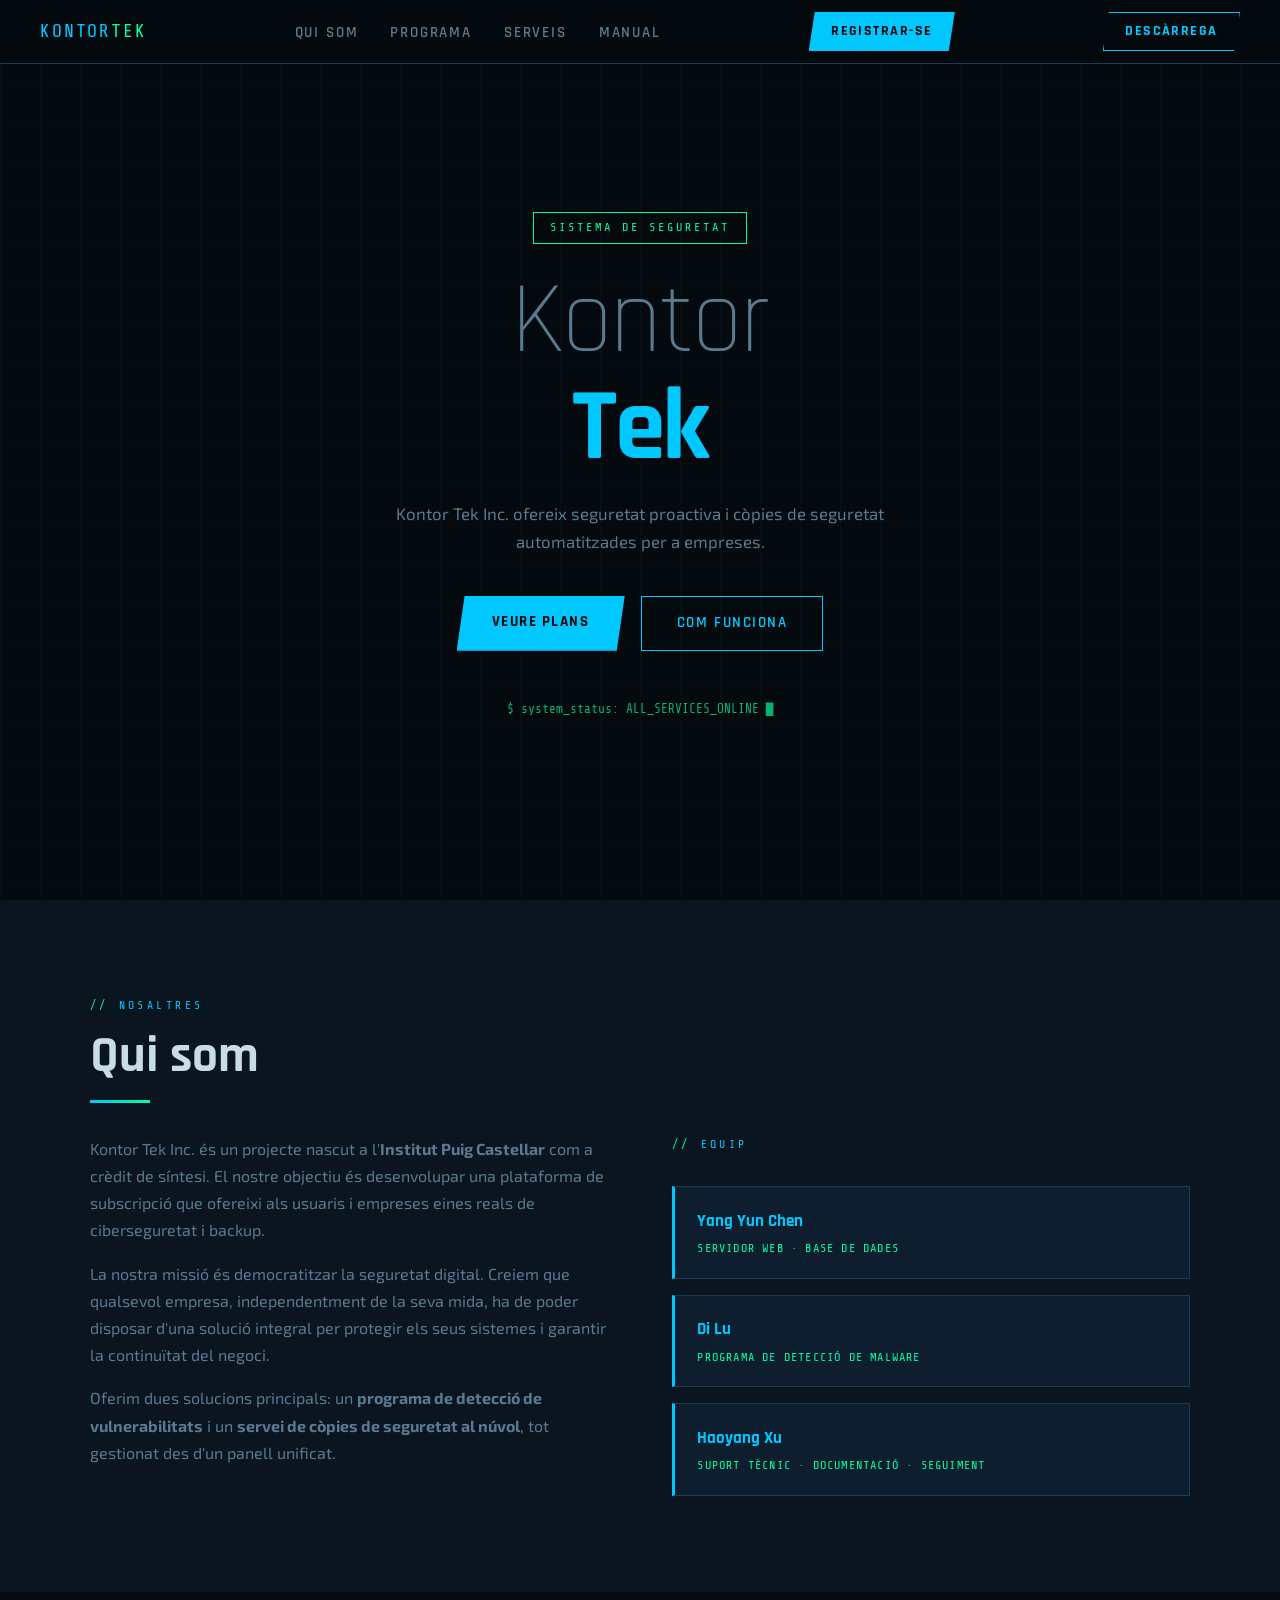
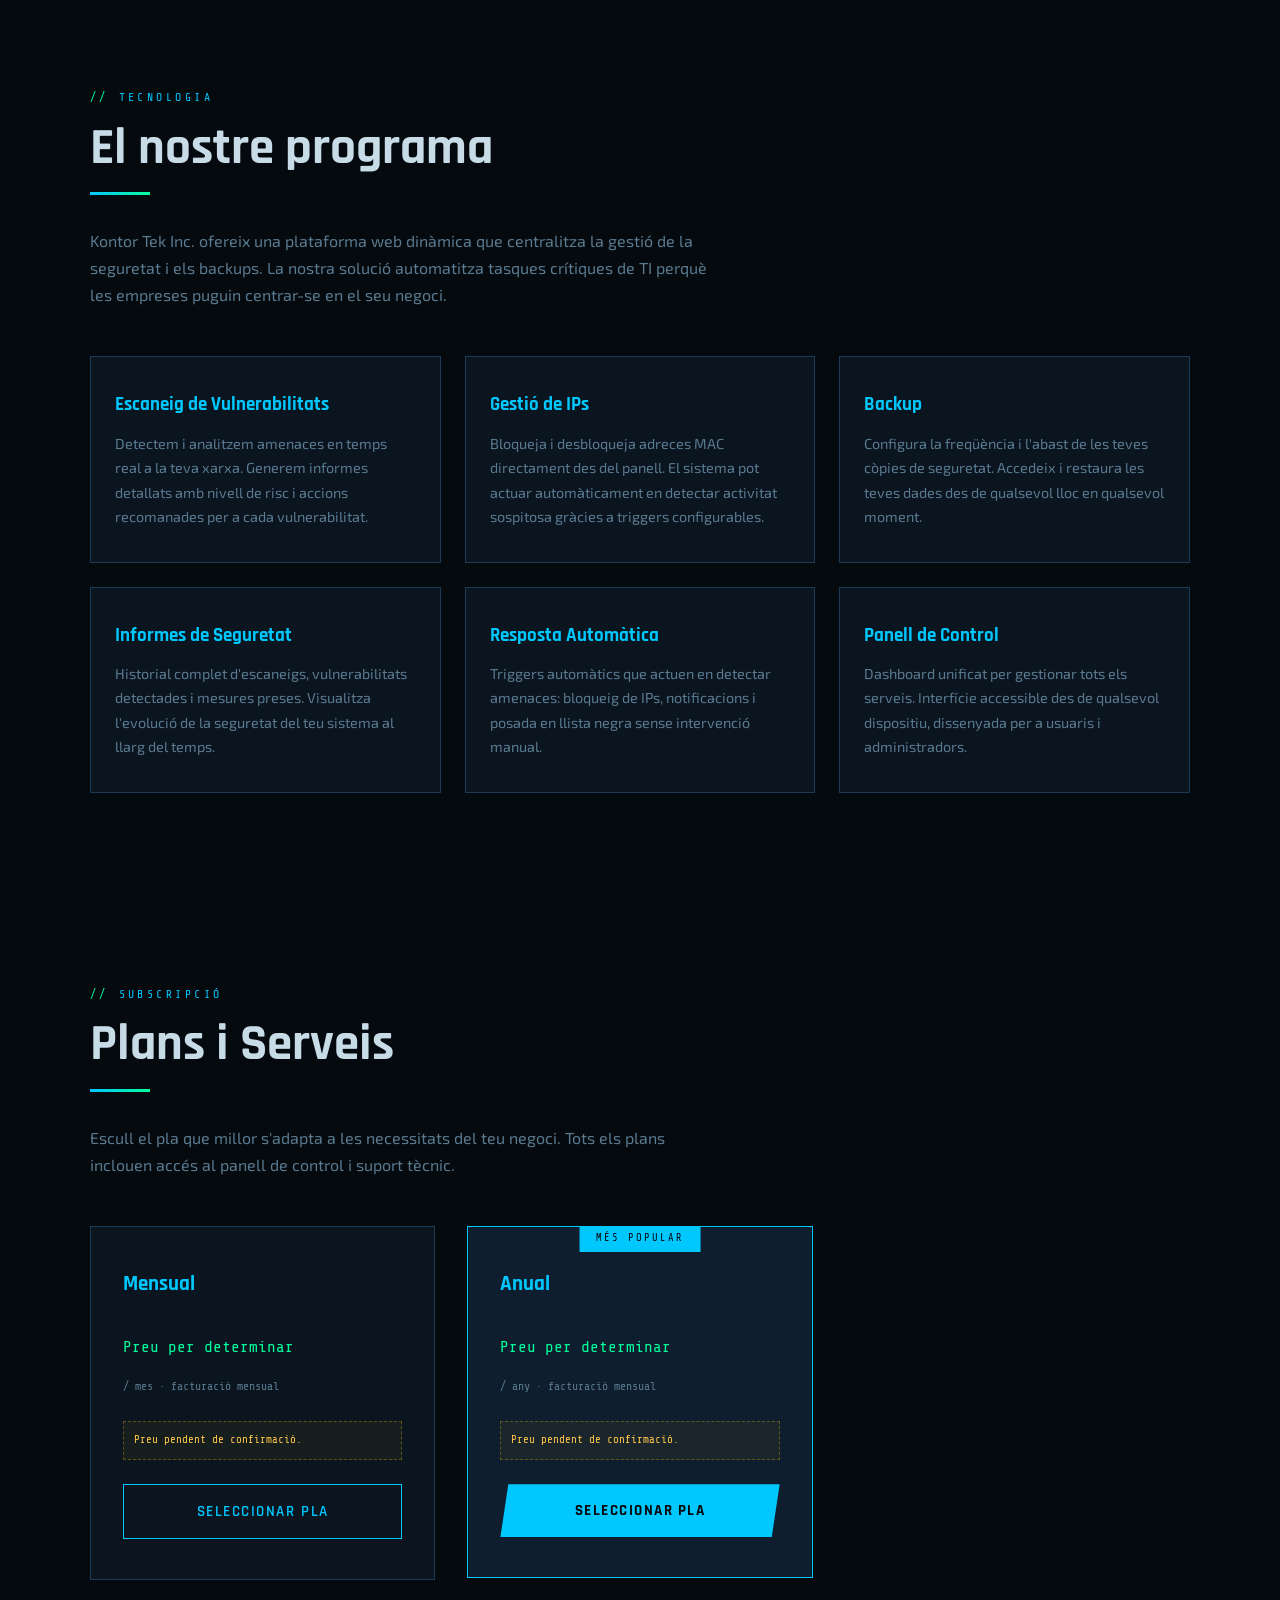
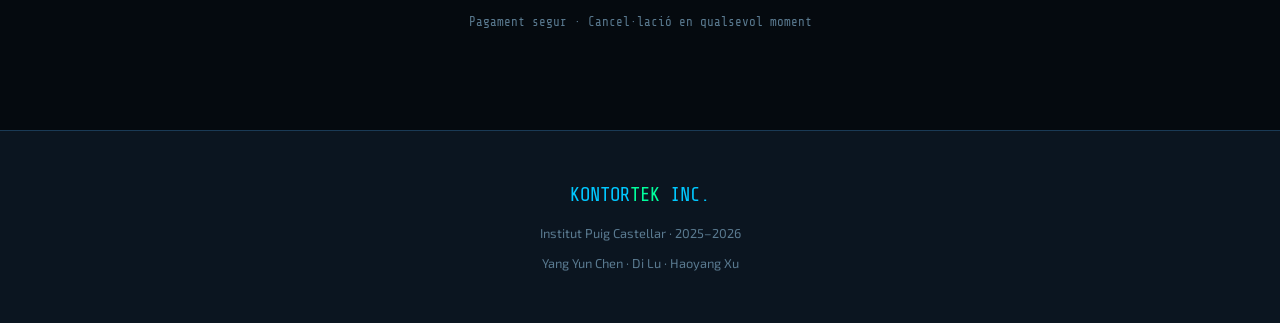
==== commit ad0611be: "Add files via upload" ====
--- a/Pagina Web/index.html
+++ b/Pagina Web/index.html
@@ -15,9 +15,10 @@
       <li><a href="#qui-som">Qui som</a></li>
       <li><a href="#programa">Programa</a></li>
       <li><a href="#serveis">Serveis</a></li>
+      <li><a href="manual.html">Manual</a></li>
     </ul>
     <a href="login.html?tab=register" class="nav-cta">Registrar-se</a>
-    <a href="/api/download.php" class="nav-cta nav-dl" onclick="handleDownloadClick(event)">Descàrrega</a>
+    <a href="#" class="nav-cta nav-dl" onclick="handleDownloadClick(event)">Descàrrega</a>
   </nav>
 
   <section id="inici">
@@ -206,58 +207,54 @@
           <span class="status-dot ok"></span> SUBSCRIPCIÓ ACTIVA · <span id="modal-plan-name"></span>
         </div>
         <h3>Descarregar <span class="hl">KontorTek</span></h3>
-        <p>Versió actual del programari de seguretat i backup. Compatible amb Windows, Linux i macOS.</p>
-
-        <div class="modal-actions">
-          <a href="/api/download.php" class="modal-btn">⬇ Descarregar ara</a>
+        <p>Versió actual del programari de seguretat i backup.</p>
+        <div class="modal-actions">
+          <a href="#" onclick="triggerDownload(event)" class="modal-btn">⬇ Descarregar ara</a>
           <button class="modal-btn outline" onclick="closeModal()">Tancar</button>
         </div>
       </div>
 
     </div>
   </div>
+
 
   <div id="plan-modal" onclick="closePlanModalOutside(event)" aria-modal="true" role="dialog">
     <div class="modal-box">
       <button class="modal-close" onclick="closePlanModal()" title="Tancar">X</button>
 
       <div id="plan-no-auth" style="display:none">
-        <span class="modal-icon"></span>
-        <div class="modal-status-bar"><span class="status-dot"></span> SESSIÓ: NO INICIADA</div>
-        <h3>Accés <span class="hl">restringit</span></h3>
-        <p>Has d'iniciar sessió per seleccionar un pla.</p>
-        <div class="modal-actions">
-          <a href="login.html" class="modal-btn">Iniciar sessió</a>
+        <div class="modal-status-bar"><span class="status-dot"></span> SESSIO: NO INICIADA</div>
+        <h3>Acces <span class="hl">restringit</span></h3>
+        <p>Has d'iniciar sessio per seleccionar un pla.</p>
+        <div class="modal-actions">
+          <a href="login.html" class="modal-btn">Iniciar sessio</a>
           <a href="login.html?tab=register" class="modal-btn outline">Crear compte</a>
         </div>
       </div>
 
       <div id="plan-confirm" style="display:none">
-        <span class="modal-icon"></span>
-        <div class="modal-status-bar"><span class="status-dot ok"></span> SESSIÓ ACTIVA</div>
+        <div class="modal-status-bar"><span class="status-dot ok"></span> SESSIO ACTIVA</div>
         <h3>Confirmar pla <span class="hl" id="plan-confirm-name"></span></h3>
         <p id="plan-confirm-desc"></p>
         <div class="modal-actions">
           <button class="modal-btn" onclick="confirmPlan()">Confirmar pla</button>
-          <button class="modal-btn outline" onclick="closePlanModal()">Cancel·lar</button>
+          <button class="modal-btn outline" onclick="closePlanModal()">Cancel.lar</button>
         </div>
       </div>
 
       <div id="plan-already" style="display:none">
-        <span class="modal-icon"></span>
-        <div class="modal-status-bar"><span class="status-dot ok"></span> SUBSCRIPCIÓ ACTIVA</div>
+        <div class="modal-status-bar"><span class="status-dot ok"></span> SUBSCRIPCIO ACTIVA</div>
         <h3>Ja tens un <span class="hl">pla actiu</span></h3>
-        <p>El teu compte ja té una subscripció activa.</p>
+        <p>El teu compte ja te una subscripcio activa.</p>
         <div class="modal-actions">
           <button class="modal-btn outline" onclick="closePlanModal()">Tancar</button>
         </div>
       </div>
 
       <div id="plan-success" style="display:none">
-        <span class="modal-icon"></span>
         <div class="modal-status-bar"><span class="status-dot ok"></span> PLA ACTIVAT</div>
         <h3>Pla <span class="hl" id="plan-success-name"></span> activat!</h3>
-        <p>La teva subscripció s'ha activat correctament.</p>
+        <p>La teva subscripcio s'ha activat correctament.</p>
         <div class="modal-actions">
           <button class="modal-btn" onclick="closePlanModal()">Continuar</button>
         </div>
@@ -265,11 +262,80 @@
 
     </div>
   </div>
-
-  <script src="index.js"></script>
-  <script>
+</body>
+<script>
+  /* showToast */
+  function showToast(msg, type) {
+    var t = document.getElementById('toast');
+    if (!t) return;
+    t.textContent = msg;
+    t.className = (type === 'error') ? 'error show' : 'show';
+    setTimeout(function() { t.className = ''; }, 3500);
+  }
+
+  /* showMsg */
+  function showMsg(id, msg, type) {
+    var el = document.getElementById(id);
+    if (!el) return;
+    el.textContent = msg;
+    el.className = 'form-msg ' + type;
+    el.style.display = 'block';
+  }
+
+  /* Smooth scroll */
+  document.querySelectorAll('a[href^="#"]').forEach(function(a) {
+    a.addEventListener('click', function(e) {
+      var target = document.querySelector(a.getAttribute('href'));
+      if (target) { e.preventDefault(); target.scrollIntoView({ behavior: 'smooth' }); }
+    });
+  });
+
+  /* DOWNLOAD MODAL */
+  function openModal(state, planName) {
+    ['modal-no-auth','modal-no-plan','modal-download'].forEach(function(id) {
+      document.getElementById(id).style.display = 'none';
+    });
+    document.getElementById(state).style.display = 'block';
+    if (planName) document.getElementById('modal-plan-name').textContent = planName.toUpperCase();
+    document.getElementById('dl-modal').classList.add('open');
+    document.body.style.overflow = 'hidden';
+  }
+
+  function closeModal() {
+    document.getElementById('dl-modal').classList.remove('open');
+    document.body.style.overflow = '';
+  }
+
+  function closeModalOutside(e) {
+    if (e.target === document.getElementById('dl-modal')) closeModal();
+  }
+
+  document.addEventListener('keydown', function(e) {
+    if (e.key === 'Escape') { closeModal(); closePlanModal(); }
+  });
+
+  async function handleDownloadClick(e) {
+    e.preventDefault();
+    try {
+      var res  = await fetch('/api/check-session.php', { credentials: 'include' });
+      var data = await res.json();
+      if (!data.logged)        openModal('modal-no-auth');
+      else if (!data.subscrit) openModal('modal-no-plan');
+      else                     openModal('modal-download', data.pla);
+    } catch (err) {
+      openModal('modal-no-auth');
+      console.warn('check-session error:', err);
+    }
+  }
+
+  /* Trigger actual download after session verified */
+  function triggerDownload(e) {
+    e.preventDefault();
+    window.location.href = '/api/download.php';
+  }
+
+  /* PLAN MODAL */
   var _selectedPlan = '';
-
   var planDesc = {
     'Mensual': 'Subscripcio mensual. Podras cancel.lar en qualsevol moment.',
     'Anual':   'Subscripcio anual amb descompte respecte al pla mensual.'
@@ -293,10 +359,6 @@
   function closePlanModalOutside(e) {
     if (e.target === document.getElementById('plan-modal')) closePlanModal();
   }
-
-  document.addEventListener('keydown', function(e) {
-    if (e.key === 'Escape') closePlanModal();
-  });
 
   async function handlePlanClick(e, planName) {
     e.preventDefault();
@@ -344,7 +406,4 @@
     }
   }
   </script>
-</body>
 </html>
-
-</html>
--- a/Pagina Web/index.css
+++ b/Pagina Web/index.css
@@ -1,3 +1,4 @@
+
     *, *::before, *::after { box-sizing: border-box; margin: 0; padding: 0; }
 
     :root {
@@ -29,7 +30,7 @@
     body::before {
       content: '';
       position: fixed;
-      inset: 0;
+      top: 0; left: 0; width: 100%; height: 100%;
       background-image:
         linear-gradient(rgba(0,200,255,0.04) 1px, transparent 1px),
         linear-gradient(90deg, rgba(0,200,255,0.04) 1px, transparent 1px);
@@ -41,7 +42,7 @@
     body::after {
       content: '';
       position: fixed;
-      inset: 0;
+      top: 0; left: 0; width: 100%; height: 100%;
       background: repeating-linear-gradient(
         0deg,
         transparent,
@@ -569,6 +570,8 @@
       .nav-links { display: none; }
     }
 
+/* ===== NAV DOWNLOAD BUTTON ===== */
+/* Mismo clip-path que .nav-cta pero con fondo transparente y borde cian */
 .nav-dl {
   background: transparent !important;
   color: var(--accent) !important;
@@ -586,14 +589,21 @@
   color: var(--bg) !important;
 }
 
-#dl-modal {
+/* ===== DOWNLOAD MODAL ===== */
+#dl-modal, #plan-modal {
   display: none;
-  position: fixed; inset: 0; z-index: 2000;
+  position: fixed;
+  top: 0; left: 0;
+  width: 100%; height: 100%;
+  z-index: 9999;
   background: rgba(5,10,15,0.88);
+  -webkit-backdrop-filter: blur(6px);
   backdrop-filter: blur(6px);
-  align-items: center; justify-content: center;
-}
-#dl-modal.open { display: flex; }
+  align-items: center;
+  justify-content: center;
+  margin: 0; padding: 0;
+}
+#dl-modal.open, #plan-modal.open { display: flex; }
 
 .modal-box {
   background: var(--surface2);
